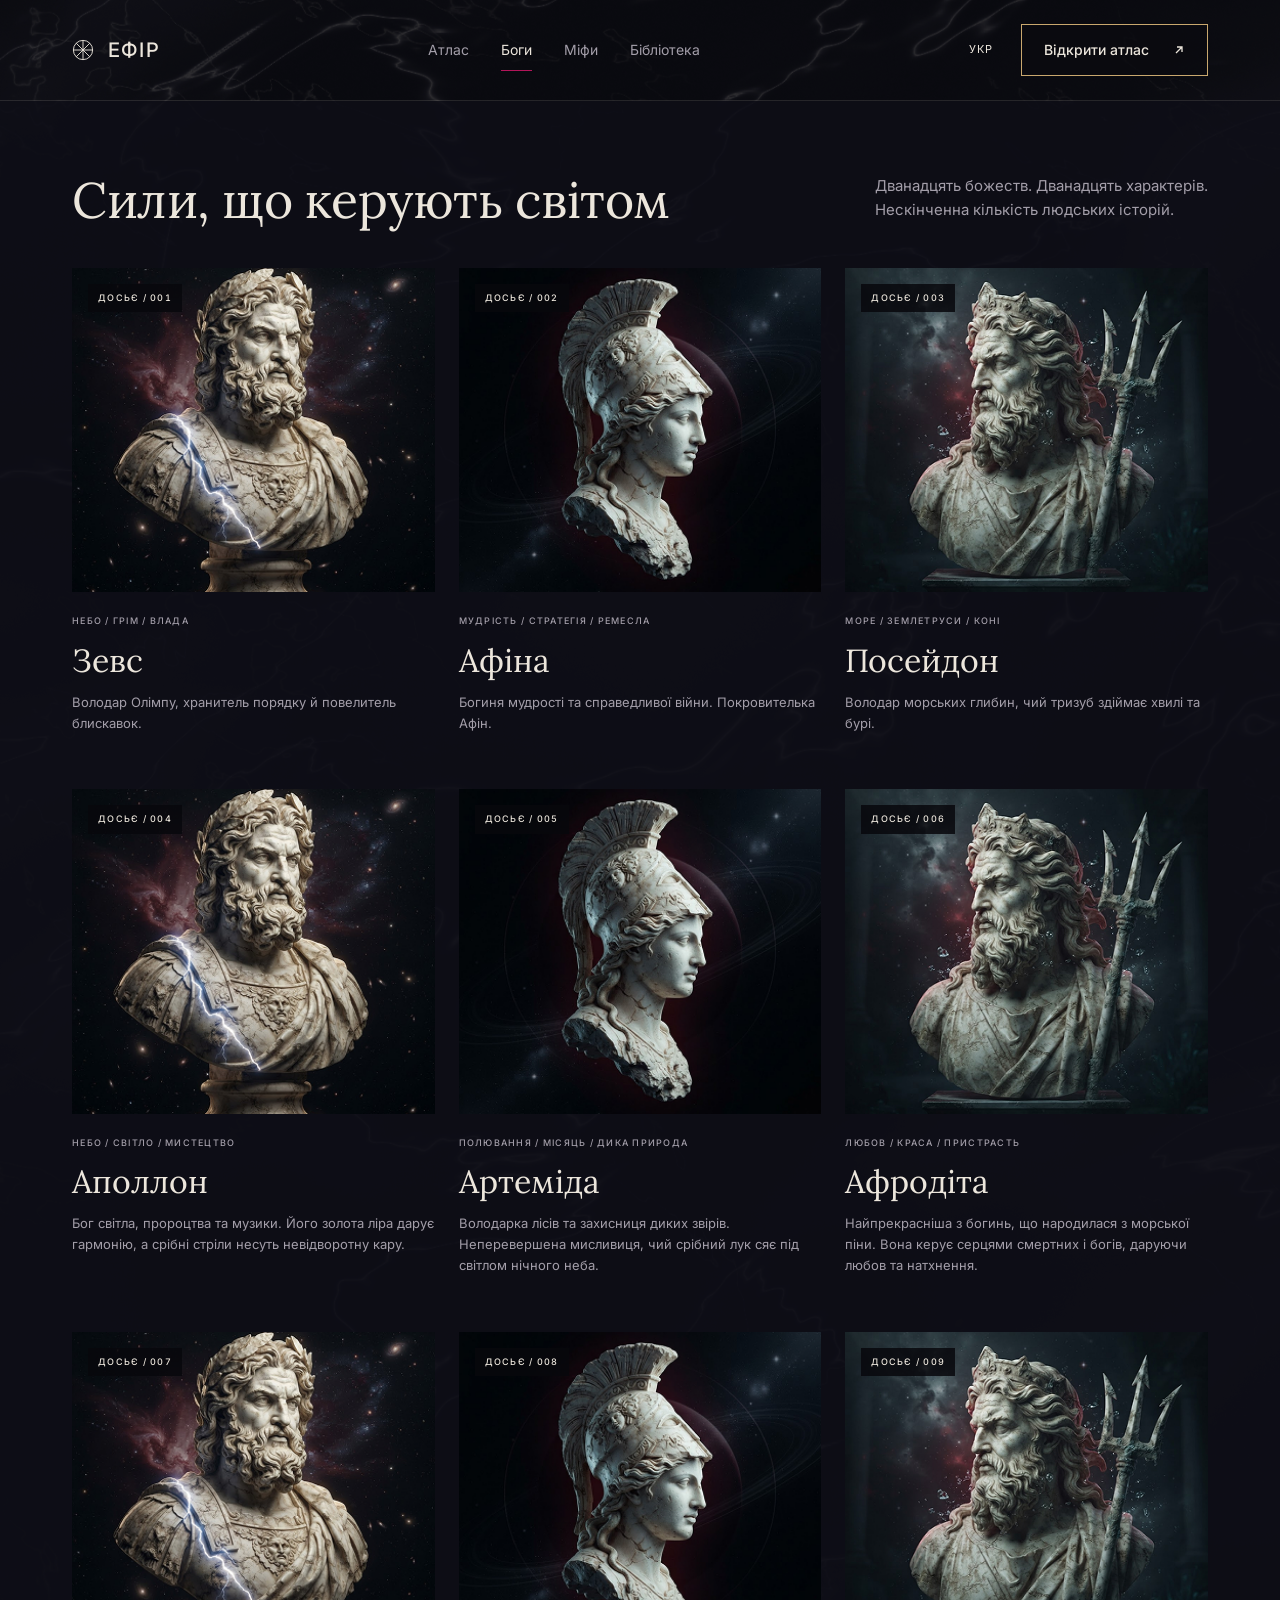
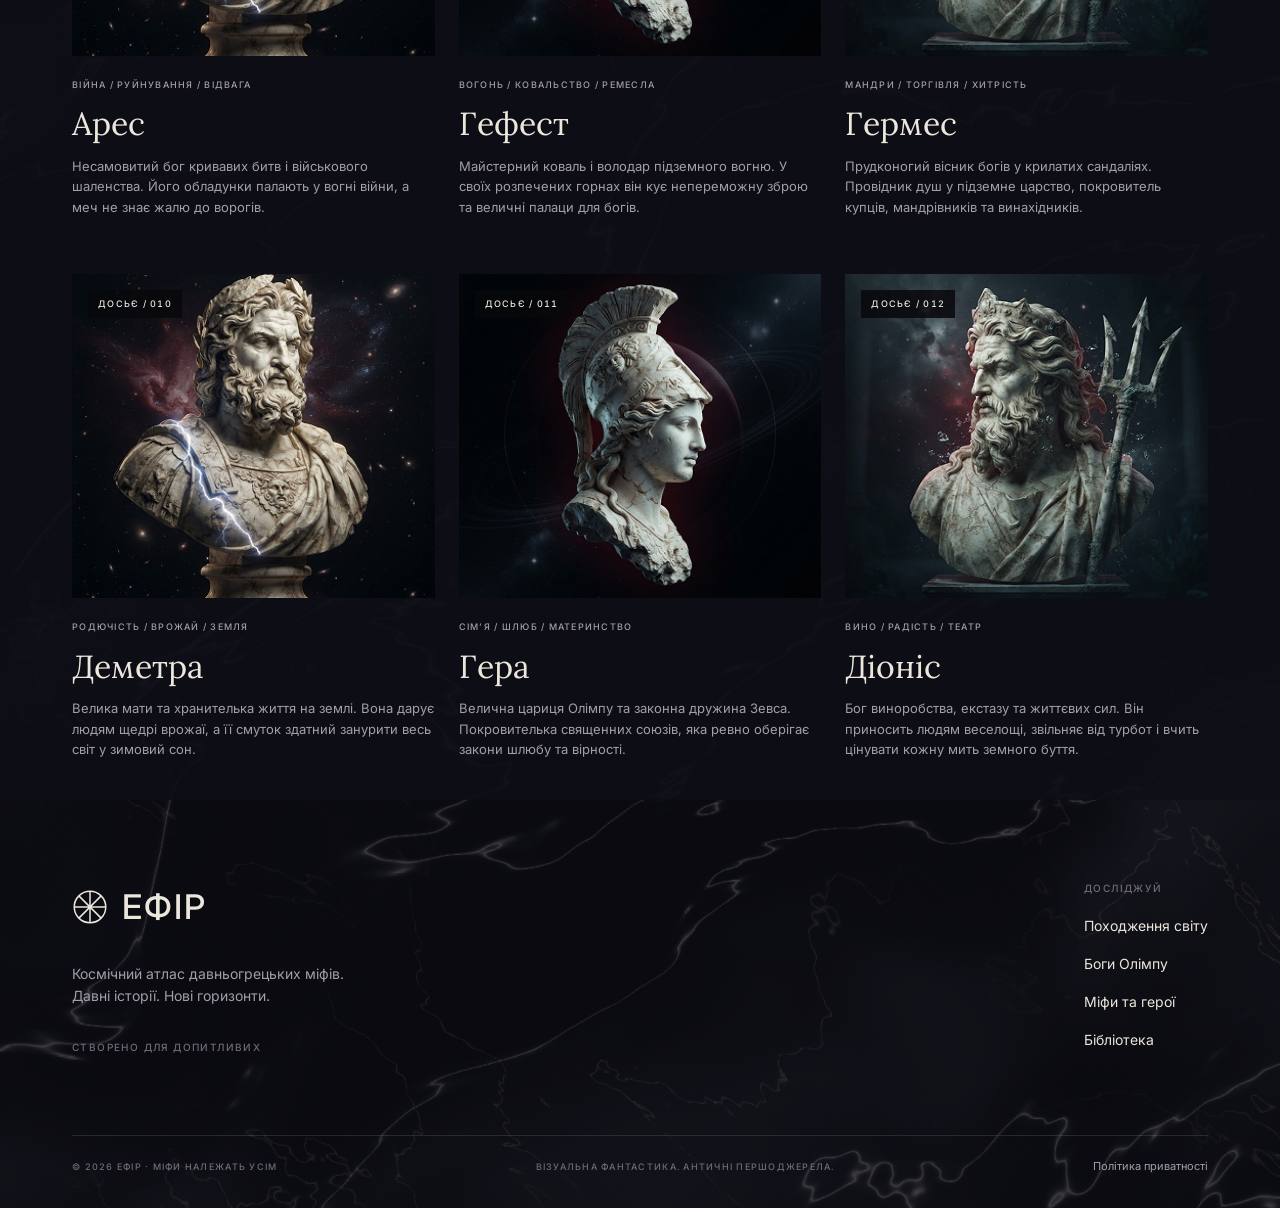
==== gods.html @ 01ddf9af "initial" ====
<!DOCTYPE html>
<html lang="uk">
<head>
  <meta charset="UTF-8">
  <meta name="viewport" content="width=device-width, initial-scale=1.0">
  <title>Боги Олімпу — ЕФІР</title>
  <meta name="description" content="Дванадцять божеств. Дванадцять характерів. Нескінченна кількість людських історій.">
  <link rel="preconnect" href="https://fonts.googleapis.com">
  <link rel="preconnect" href="https://fonts.gstatic.com" crossorigin>
  <link href="https://fonts.googleapis.com/css2?family=Inter:wght@400;500;600&family=Lora:wght@400;500&display=swap" rel="stylesheet">
  <link rel="stylesheet" href="css/style.css">
</head>
<body class="page-gods">

  <!-- HEADER -->
  <header class="header">
    <div class="container header__inner">
      <a href="index.html" class="logo" aria-label="Ефір — на головну">
        <svg class="logo__icon" viewBox="0 0 24 24" aria-hidden="true">
          <circle cx="12" cy="12" r="10.5" />
          <path d="M12 1.5v21M1.5 12h21M4.6 4.6l14.8 14.8M19.4 4.6L4.6 19.4" />
        </svg>
        <span class="logo__text">ЕФІР</span>
      </a>

      <nav class="nav" id="nav" aria-label="Основна навігація">
        <ul class="nav__list">
          <li><a href="index.html" class="nav__link">Атлас</a></li>
          <li><a href="gods.html" class="nav__link is-active" aria-current="page">Боги</a></li>
          <li><a href="myths.html" class="nav__link">Міфи</a></li>
          <li><a href="library.html" class="nav__link">Бібліотека</a></li>
        </ul>
      </nav>

      <div class="header__actions">
        <button class="lang" type="button">УКР</button>
        <a href="#" class="btn btn--outline header__cta">
          Відкрити атлас
          <svg class="btn__arrow" viewBox="0 0 12 12" aria-hidden="true"><path d="M3 9l6-6M4 3h5v5" /></svg>
        </a>
        <button class="burger" type="button" aria-label="Меню" aria-expanded="false" aria-controls="nav">
          <span></span><span></span><span></span>
        </button>
      </div>
    </div>
  </header>

  <main>
    <section class="gods">
      <div class="container">
        <div class="gods__head">
          <h1 class="gods__title">Сили, що керують світом</h1>
          <p class="gods__lead">Дванадцять божеств. Дванадцять характерів.<br>Нескінченна кількість людських історій.</p>
        </div>

        <ul class="gods__grid">
          <li class="god">
            <a href="#" class="god__link">
              <div class="god__media">
                <img src="assets/god-zeus.png" alt="Мармуровий бюст: Зевс" width="416" height="372" loading="eager">
                <span class="god__badge mono">Досьє / 001</span>
              </div>
              <p class="god__tags mono">Небо / Грім / Влада</p>
              <h2 class="god__name">Зевс</h2>
              <p class="god__text">Володар Олімпу, хранитель порядку й повелитель блискавок.</p>
            </a>
          </li>
          <li class="god">
            <a href="#" class="god__link">
              <div class="god__media">
                <img src="assets/god-athena.png" alt="Мармуровий бюст: Афіна" width="416" height="372" loading="eager">
                <span class="god__badge mono">Досьє / 002</span>
              </div>
              <p class="god__tags mono">Мудрість / Стратегія / Ремесла</p>
              <h2 class="god__name">Афіна</h2>
              <p class="god__text">Богиня мудрості та справедливої війни. Покровителька Афін.</p>
            </a>
          </li>
          <li class="god">
            <a href="#" class="god__link">
              <div class="god__media">
                <img src="assets/god-poseidon.png" alt="Мармуровий бюст: Посейдон" width="416" height="372" loading="eager">
                <span class="god__badge mono">Досьє / 003</span>
              </div>
              <p class="god__tags mono">Море / Землетруси / Коні</p>
              <h2 class="god__name">Посейдон</h2>
              <p class="god__text">Володар морських глибин, чий тризуб здіймає хвилі та бурі.</p>
            </a>
          </li>
          <li class="god">
            <a href="#" class="god__link">
              <div class="god__media">
                <img src="assets/god-zeus.png" alt="Мармуровий бюст: Аполлон" width="416" height="372" loading="lazy">
                <span class="god__badge mono">Досьє / 004</span>
              </div>
              <p class="god__tags mono">Небо / Світло / Мистецтво</p>
              <h2 class="god__name">Аполлон</h2>
              <p class="god__text">Бог світла, пророцтва та музики. Його золота ліра дарує гармонію, а срібні стріли несуть невідворотну кару.</p>
            </a>
          </li>
          <li class="god">
            <a href="#" class="god__link">
              <div class="god__media">
                <img src="assets/god-athena.png" alt="Мармуровий бюст: Артеміда" width="416" height="372" loading="lazy">
                <span class="god__badge mono">Досьє / 005</span>
              </div>
              <p class="god__tags mono">Полювання / Місяць / Дика природа</p>
              <h2 class="god__name">Артеміда</h2>
              <p class="god__text">Володарка лісів та захисниця диких звірів. Неперевершена мисливиця, чий срібний лук сяє під світлом нічного неба.</p>
            </a>
          </li>
          <li class="god">
            <a href="#" class="god__link">
              <div class="god__media">
                <img src="assets/god-poseidon.png" alt="Мармуровий бюст: Афродіта" width="416" height="372" loading="lazy">
                <span class="god__badge mono">Досьє / 006</span>
              </div>
              <p class="god__tags mono">Любов / Краса / Пристрасть</p>
              <h2 class="god__name">Афродіта</h2>
              <p class="god__text">Найпрекрасніша з богинь, що народилася з морської піни. Вона керує серцями смертних і богів, даруючи любов та натхнення.</p>
            </a>
          </li>
          <li class="god">
            <a href="#" class="god__link">
              <div class="god__media">
                <img src="assets/god-zeus.png" alt="Мармуровий бюст: Арес" width="416" height="372" loading="lazy">
                <span class="god__badge mono">Досьє / 007</span>
              </div>
              <p class="god__tags mono">Війна / Руйнування / Відвага</p>
              <h2 class="god__name">Арес</h2>
              <p class="god__text">Несамовитий бог кривавих битв і військового шаленства. Його обладунки палають у вогні війни, а меч не знає жалю до ворогів.</p>
            </a>
          </li>
          <li class="god">
            <a href="#" class="god__link">
              <div class="god__media">
                <img src="assets/god-athena.png" alt="Мармуровий бюст: Гефест" width="416" height="372" loading="lazy">
                <span class="god__badge mono">Досьє / 008</span>
              </div>
              <p class="god__tags mono">Вогонь / Ковальство / Ремесла</p>
              <h2 class="god__name">Гефест</h2>
              <p class="god__text">Майстерний коваль і володар підземного вогню. У своїх розпечених горнах він кує непереможну зброю та величні палаци для богів.</p>
            </a>
          </li>
          <li class="god">
            <a href="#" class="god__link">
              <div class="god__media">
                <img src="assets/god-poseidon.png" alt="Мармуровий бюст: Гермес" width="416" height="372" loading="lazy">
                <span class="god__badge mono">Досьє / 009</span>
              </div>
              <p class="god__tags mono">Мандри / Торгівля / Хитрість</p>
              <h2 class="god__name">Гермес</h2>
              <p class="god__text">Прудконогий вісник богів у крилатих сандаліях. Провідник душ у підземне царство, покровитель купців, мандрівників та винахідників.</p>
            </a>
          </li>
          <li class="god">
            <a href="#" class="god__link">
              <div class="god__media">
                <img src="assets/god-zeus.png" alt="Мармуровий бюст: Деметра" width="416" height="372" loading="lazy">
                <span class="god__badge mono">Досьє / 010</span>
              </div>
              <p class="god__tags mono">Родючість / Врожай / Земля</p>
              <h2 class="god__name">Деметра</h2>
              <p class="god__text">Велика мати та хранителька життя на землі. Вона дарує людям щедрі врожаї, а її смуток здатний занурити весь світ у зимовий сон.</p>
            </a>
          </li>
          <li class="god">
            <a href="#" class="god__link">
              <div class="god__media">
                <img src="assets/god-athena.png" alt="Мармуровий бюст: Гера" width="416" height="372" loading="lazy">
                <span class="god__badge mono">Досьє / 011</span>
              </div>
              <p class="god__tags mono">Сім’я / Шлюб / Материнство</p>
              <h2 class="god__name">Гера</h2>
              <p class="god__text">Велична цариця Олімпу та законна дружина Зевса. Покровителька священних союзів, яка ревно оберігає закони шлюбу та вірності.</p>
            </a>
          </li>
          <li class="god">
            <a href="#" class="god__link">
              <div class="god__media">
                <img src="assets/god-poseidon.png" alt="Мармуровий бюст: Діоніс" width="416" height="372" loading="lazy">
                <span class="god__badge mono">Досьє / 012</span>
              </div>
              <p class="god__tags mono">Вино / Радість / Театр</p>
              <h2 class="god__name">Діоніс</h2>
              <p class="god__text">Бог виноробства, екстазу та життєвих сил. Він приносить людям веселощі, звільняє від турбот і вчить цінувати кожну мить земного буття.</p>
            </a>
          </li>
        </ul>
      </div>
    </section>
  </main>

  <!-- FOOTER -->
  <footer class="footer">
    <div class="container">
      <div class="footer__top">
        <div class="footer__brand">
          <a href="index.html" class="logo logo--lg" aria-label="Ефір — на головну">
            <svg class="logo__icon" viewBox="0 0 24 24" aria-hidden="true">
              <circle cx="12" cy="12" r="10.5" />
              <path d="M12 1.5v21M1.5 12h21M4.6 4.6l14.8 14.8M19.4 4.6L4.6 19.4" />
            </svg>
            <span class="logo__text">ЕФІР</span>
          </a>
          <p class="footer__text">Космічний атлас давньогрецьких міфів.<br>Давні історії. Нові горизонти.</p>
          <p class="mono footer__muted">Створено для допитливих</p>
        </div>

        <nav class="footer__nav" aria-label="Навігація у футері">
          <p class="mono footer__muted">Досліджуй</p>
          <ul>
            <li><a href="#">Походження світу</a></li>
            <li><a href="gods.html">Боги Олімпу</a></li>
            <li><a href="myths.html">Міфи та герої</a></li>
            <li><a href="library.html">Бібліотека</a></li>
          </ul>
        </nav>
      </div>

      <div class="footer__bottom">
        <p class="mono">© 2026 Ефір · Міфи належать усім</p>
        <p class="mono footer__motto">Візуальна фантастика. Античні першоджерела.</p>
        <a href="#" class="footer__policy">Політика приватності</a>
      </div>
    </div>
  </footer>

  <script src="js/main.js"></script>
</body>
</html>
---- css/style.css ----
/* ===== Tokens ===== */
:root {
  --bg: #0a0a10;
  --bg-card: rgba(18, 17, 26, 0.82);
  --wine: #1f0f1a;
  --text: #ece6dc;
  --muted: #a39ea9;
  --dim: #6f6b78;
  --line: rgba(236, 230, 220, 0.12);
  --accent: #b3155a;
  --accent-2: #7d0e3d;
  --gold: #c9a86e;

  --serif: 'Lora', Georgia, 'Times New Roman', serif;
  --sans: 'Inter', system-ui, -apple-system, 'Segoe UI', Arial, sans-serif;

  --container: 1296px;
  --gutter: 72px;
}

/* ===== Base ===== */
*, *::before, *::after { box-sizing: border-box; }

html { scroll-behavior: smooth; }

body {
  margin: 0;
  font-family: var(--sans);
  font-size: 15px;
  line-height: 1.6;
  color: var(--text);
  background: var(--bg) url('../assets/marble.jpg') center top / 100% auto repeat-y;
  -webkit-font-smoothing: antialiased;
}

body.no-scroll { overflow: hidden; }

h1, h2, h3, p, ul, ol, figure { margin: 0; padding: 0; }
ul, ol { list-style: none; }
a { color: inherit; text-decoration: none; }
img { display: block; max-width: 100%; height: auto; }
button, input { font: inherit; color: inherit; }

.container {
  width: 100%;
  max-width: calc(var(--container) + var(--gutter) * 2);
  margin-inline: auto;
  padding-inline: var(--gutter);
}

.mono {
  font-family: var(--sans);
  font-size: 10px;
  font-weight: 500;
  letter-spacing: 0.14em;
  text-transform: uppercase;
  color: var(--muted);
  font-variant-numeric: tabular-nums;
}

.label { margin-bottom: 20px; display: flex; align-items: center; gap: 10px; }

.dot {
  width: 6px; height: 6px; border-radius: 50%;
  background: var(--accent);
  box-shadow: 0 0 10px var(--accent);
  flex: none;
}

.section-title {
  font-family: var(--serif);
  font-weight: 400;
  font-size: clamp(34px, 4.2vw, 56px);
  line-height: 1.1;
  letter-spacing: -0.01em;
}

/* ===== Buttons ===== */
.btn {
  display: inline-flex;
  align-items: center;
  justify-content: center;
  gap: 24px;
  height: 52px;
  padding-inline: 22px;
  font-size: 14px;
  font-weight: 500;
  border: 1px solid transparent;
  cursor: pointer;
  transition: filter .2s, background-color .2s, border-color .2s;
}
.btn__arrow { width: 12px; height: 12px; fill: none; stroke: currentColor; stroke-width: 1.3; }

.btn--primary {
  background: linear-gradient(180deg, var(--accent) 0%, var(--accent-2) 100%);
  border-color: var(--gold);
  box-shadow: 0 0 24px rgba(179, 21, 90, 0.25);
}
.btn--primary:hover { filter: brightness(1.15); }

.btn--outline {
  background: rgba(10, 10, 16, 0.6);
  border-color: var(--gold);
}
.btn--outline:hover { background: rgba(201, 168, 110, 0.12); }

:focus-visible { outline: 1px solid var(--gold); outline-offset: 3px; }

/* ===== Header ===== */
.header {
  position: relative;
  z-index: 20;
  border-bottom: 1px solid var(--line);
  background: rgba(10, 10, 16, 0.55);
}
.header__inner {
  display: flex;
  align-items: center;
  justify-content: space-between;
  height: 100px;
}

.logo { display: inline-flex; align-items: center; gap: 14px; }
.logo__icon { width: 22px; height: 22px; fill: none; stroke: var(--text); stroke-width: 1; }
.logo__text { font-size: 20px; font-weight: 500; letter-spacing: 0.06em; }
.logo--lg .logo__icon { width: 36px; height: 36px; }
.logo--lg .logo__text { font-size: 34px; }

.nav__list { display: flex; gap: 32px; }
.nav__link {
  position: relative;
  display: block;
  padding-block: 8px;
  font-size: 14px;
  color: var(--muted);
  transition: color .2s;
}
.nav__link:hover, .nav__link.is-active { color: var(--text); }
.nav__link.is-active::after {
  content: '';
  position: absolute; left: 0; right: 0; bottom: -2px;
  height: 1px; background: var(--accent);
}

.header__actions { display: flex; align-items: center; gap: 28px; }
.lang {
  background: none; border: 0; padding: 0; cursor: pointer;
  font-size: 11px; letter-spacing: 0.1em;
}

.burger {
  display: none;
  width: 32px; height: 32px;
  padding: 0;
  background: none; border: 0; cursor: pointer;
  flex-direction: column; justify-content: center; gap: 6px;
}
.burger span { display: block; height: 1.5px; background: var(--text); transition: transform .25s, opacity .25s; }

/* ===== Hero ===== */
.hero__inner {
  display: grid;
  grid-template-columns: 1fr 1fr;
  align-items: center;
  min-height: 760px;
}
.hero__content { position: relative; z-index: 2; padding-block: 60px; }

.eyebrow {
  display: flex; align-items: center; gap: 12px;
  margin-bottom: 36px;
  font-size: 10px; font-weight: 500; letter-spacing: 0.14em; text-transform: uppercase;
}

.hero__title {
  max-width: 560px;
  font-family: var(--serif);
  font-weight: 400;
  font-size: clamp(44px, 6.4vw, 92px);
  line-height: 1.02;
  letter-spacing: -0.015em;
}
.hero__text {
  max-width: 440px;
  margin-block: 28px 40px;
  font-size: 16px;
  color: var(--muted);
}

.hero__media {
  position: relative;
  align-self: stretch;
  margin-right: calc(var(--gutter) * -1);
}
.hero__media img {
  width: 100%;
  height: 100%;
  object-fit: cover;
  object-position: left center;
  -webkit-mask-image: linear-gradient(to right, transparent 0, #000 22%), linear-gradient(to top, transparent 0, #000 12%);
  -webkit-mask-composite: source-in;
          mask-image: linear-gradient(to right, transparent 0, #000 22%), linear-gradient(to top, transparent 0, #000 12%);
          mask-composite: intersect;
}
.hero__caption {
  position: absolute;
  right: var(--gutter);
  bottom: 96px;
  display: flex; flex-direction: column; gap: 6px;
}
.hero__caption-title { font-family: var(--serif); font-size: 26px; line-height: 1.2; }
.hero__caption { text-shadow: 0 1px 12px rgba(0, 0, 0, 0.85); }

.hero__volume {
  padding-block: 22px;
  border-top: 1px solid var(--line);
  margin-top: -1px;
  position: relative;
  z-index: 2;
}

/* ===== Intro ===== */
.intro { padding-block: 120px; border-bottom: 1px solid var(--line); }
.intro__inner {
  display: grid;
  grid-template-columns: 330px 1fr;
  gap: 0;
}
.intro__note { color: var(--muted); font-size: 14px; }
.intro__title {
  font-family: var(--serif);
  font-weight: 400;
  font-size: clamp(24px, 2.5vw, 34px);
  line-height: 1.3;
}
.stats {
  display: grid;
  grid-template-columns: repeat(3, 1fr);
  gap: 32px;
  margin-top: 44px;
}
.stats__item { display: flex; align-items: center; gap: 22px; }
.stats__num { font-family: var(--serif); font-size: 40px; line-height: 1; }

/* ===== Chaos ===== */
.chaos { padding-block: 120px 90px; }
.chaos__inner {
  display: grid;
  grid-template-columns: minmax(0, 430px) minmax(0, 795px);
  justify-content: space-between;
  align-items: center;
  gap: 48px;
}
.chaos__text { margin-top: 28px; max-width: 430px; color: var(--muted); font-size: 15px; }

.scheme {
  position: relative;
  aspect-ratio: 640 / 400;
  background: var(--bg-card);
  border: 1px solid var(--line);
}
.scheme__svg { position: absolute; inset: 0; width: 100%; height: 100%; }
.scheme__grid { stroke: rgba(236, 230, 220, 0.1); fill: none; stroke-width: 1; }
.scheme__links { stroke: rgba(236, 230, 220, 0.45); stroke-width: 1; }
.scheme__stars { fill: rgba(236, 230, 220, 0.6); }
.scheme__core { fill: #3a0d22; stroke: var(--accent); stroke-width: 1; }
.scheme__nodes { fill: var(--text); }

.scheme__node {
  position: absolute;
  left: var(--x); top: var(--y);
  transform: translateX(-50%);
  display: flex; flex-direction: column; align-items: center; gap: 4px;
  font-family: var(--serif);
  font-size: clamp(13px, 1.6vw, 22px);
  line-height: 1.2;
  white-space: nowrap;
}
.scheme__node small { font-size: clamp(6px, 0.6vw, 8px); }
.scheme__node--core { left: 50%; top: 50%; transform: translate(-50%, -50%); }

.scheme__label { position: absolute; left: 3%; font-size: clamp(6px, 0.6vw, 8px); }
.scheme__label--top { top: 4.5%; }
.scheme__label--bottom { bottom: 4.5%; }

/* ===== Timeline ===== */
.timeline { padding-block: 90px 100px; }
.timeline__head {
  display: flex;
  justify-content: space-between;
  align-items: flex-end;
  gap: 32px;
  margin-bottom: 40px;
}
.timeline__lead { color: var(--muted); font-size: 15px; padding-bottom: 10px; }

.timeline__list {
  display: grid;
  grid-template-columns: repeat(5, 1fr);
  gap: 24px;
}
.era__num {
  display: block;
  font-family: var(--serif);
  font-size: 32px;
  line-height: 1;
  padding-bottom: 28px;
  position: relative;
}
.era__num::before,
.era__num::after { content: ''; position: absolute; bottom: 0; }
.era__num::before { left: 0; right: 0; height: 1px; background: var(--line); transform: translateY(-3px); }
.era__num::after {
  left: 0; width: 7px; height: 7px; border-radius: 50%;
  background: var(--accent); box-shadow: 0 0 8px var(--accent);
}
.era__title { margin-block: 28px 14px; font-family: var(--serif); font-weight: 400; font-size: 22px; line-height: 1.2; }
.era__text { font-size: 13px; color: var(--muted); max-width: 240px; }
.era__tag { margin-top: 18px; font-size: 9px; }

/* ===== Subscribe ===== */
.subscribe {
  background: var(--wine);
  border-top: 1px solid var(--line);
  padding-block: 90px;
}
.subscribe__inner {
  display: grid;
  grid-template-columns: 1fr 1fr;
  gap: 48px;
  align-items: start;
}
.subscribe__text { margin-top: 28px; max-width: 430px; color: var(--muted); font-size: 15px; }

.form { padding-top: 32px; }
.form__label { display: block; margin-bottom: 14px; font-size: 13px; font-weight: 500; }
.form__row { display: flex; }
.form__input {
  flex: 1;
  min-width: 0;
  height: 52px;
  padding-inline: 18px;
  background: rgba(10, 10, 16, 0.75);
  border: 1px solid var(--line);
  border-right: 0;
  font-size: 14px;
}
.form__input::placeholder { color: var(--dim); }
.form__input:focus { outline: none; border-color: var(--gold); }
.form__btn { flex: none; }

.checkbox {
  display: flex; gap: 12px;
  margin-top: 18px;
  font-size: 11px; color: var(--muted); line-height: 1.5;
  cursor: pointer;
}
.checkbox input { position: absolute; opacity: 0; pointer-events: none; }
.checkbox__box {
  flex: none;
  width: 12px; height: 12px;
  margin-top: 2px;
  border: 1px solid var(--muted);
  position: relative;
}
.checkbox input:checked + .checkbox__box { background: var(--accent); border-color: var(--accent); }
.checkbox input:checked + .checkbox__box::after {
  content: ''; position: absolute; left: 3px; top: 0;
  width: 3px; height: 7px;
  border: solid var(--text); border-width: 0 1.5px 1.5px 0;
  transform: rotate(45deg);
}
.checkbox input:focus-visible + .checkbox__box { outline: 1px solid var(--gold); outline-offset: 2px; }

/* ===== Footer ===== */
.footer { padding-top: 80px; background: rgba(10, 10, 16, 0.35); }
.footer__top {
  display: flex;
  justify-content: space-between;
  gap: 48px;
  padding-bottom: 80px;
}
.footer__text { margin-block: 28px 32px; color: var(--muted); font-size: 14px; }
.footer__muted { color: var(--dim); }
.footer__nav ul { display: grid; gap: 14px; margin-top: 18px; }
.footer__nav a { font-size: 14px; transition: color .2s; }
.footer__nav a:hover { color: var(--gold); }

.footer__bottom {
  display: flex;
  justify-content: space-between;
  align-items: center;
  gap: 24px;
  padding-block: 22px 32px;
  border-top: 1px solid var(--line);
}
.footer__bottom .mono { color: var(--dim); font-size: 9px; }
.footer__policy { font-size: 11px; color: var(--muted); }
.footer__policy:hover { color: var(--text); }

/* ===== Tablet ≤ 1100 ===== */
@media (max-width: 1100px) {
  :root { --gutter: 40px; }

  .header__inner { height: 80px; }
  .header__cta { display: none; }

  .hero__inner { min-height: 520px; grid-template-columns: 1.15fr 1fr; }
  .hero__caption { bottom: 40px; right: var(--gutter); }
  .hero__caption-title { font-size: 22px; }
  .hero__volume { display: none; }

  .intro { padding-block: 80px; }
  .intro__inner { grid-template-columns: 1fr; }
  .intro__aside { display: none; }
  .stats { gap: 20px; }

  .chaos { padding-block: 64px; }
  .chaos__inner { grid-template-columns: 1fr; gap: 40px; }
  .chaos__text { max-width: 640px; }
  .br-desktop { display: none; }

  .timeline { padding-block: 40px 70px; }
  .timeline__lead { display: none; }
  .timeline__list { grid-template-columns: repeat(3, 1fr); row-gap: 24px; }

  .subscribe { padding-block: 64px; }
  .subscribe__inner { grid-template-columns: 1fr; gap: 24px; }
  .form { padding-top: 16px; }
}

/* ===== Mobile ≤ 640 ===== */
@media (max-width: 640px) {
  :root { --gutter: 18px; }

  .header__inner { height: 72px; }
  .lang { display: none; }
  .burger { display: flex; }

  .nav {
    position: fixed;
    inset: 72px 0 0;
    padding: 32px var(--gutter);
    background: rgba(10, 10, 16, 0.97);
    opacity: 0; visibility: hidden;
    transition: opacity .25s, visibility .25s;
  }
  .nav__list { flex-direction: column; gap: 8px; }
  .nav__link { font-family: var(--serif); font-size: 28px; }
  .nav__link.is-active::after { right: auto; width: 40px; }
  .header.is-open .nav { opacity: 1; visibility: visible; }
  .header.is-open .burger span:nth-child(1) { transform: translateY(7.5px) rotate(45deg); }
  .header.is-open .burger span:nth-child(2) { opacity: 0; }
  .header.is-open .burger span:nth-child(3) { transform: translateY(-7.5px) rotate(-45deg); }

  /* Hero: image behind the title */
  .hero__inner { grid-template-columns: 1fr; min-height: 0; }
  .hero__media {
    grid-area: 1 / 1;
    margin-left: 25%;
    align-self: start;
    height: 300px;
  }
  .hero__media img { object-position: 35% 20%; }
  .hero__caption { bottom: 52px; right: var(--gutter); }
  .hero__caption .mono { font-size: 7px; }
  .hero__caption-title { font-size: 18px; }
  .hero__content { grid-area: 1 / 1; padding-block: 12px 32px; }
  .eyebrow { margin-bottom: 64px; }
  .hero__title { font-size: 40px; max-width: 260px; }
  .hero__text { margin-top: 84px; font-size: 15px; }
  .hero__content .btn { width: 100%; max-width: 280px; margin-inline: auto; display: flex; }
  .hero__volume { display: block; padding-block: 18px 0; }

  .intro { padding-block: 32px 40px; text-align: center; }
  .intro__title { font-size: 24px; }
  .stats { grid-template-columns: 1fr; justify-items: center; gap: 18px; margin-top: 32px; }
  .stats__item { width: 190px; }
  .stats__num { font-size: 36px; width: 62px; text-align: left; }
  .stats__label { text-align: left; }

  .chaos { padding-block: 24px 40px; }
  .chaos__inner { gap: 24px; }
  .chaos__text { margin-top: 16px; font-size: 13px; }
  .scheme__label--bottom { display: none; }
  .label { margin-bottom: 14px; }
  .section-title { font-size: 34px; }

  .timeline { padding-block: 40px 56px; }
  .timeline__head { margin-bottom: 28px; }
  .timeline__list { grid-template-columns: 1fr; gap: 28px; }
  .era__num { font-size: 40px; }
  .era__text { font-size: 15px; }
  .era__tag { font-size: 10px; }

  .subscribe { padding-block: 48px; }
  .subscribe__text { font-size: 13px; margin-top: 18px; }
  .form__btn { padding-inline: 16px; gap: 12px; }

  .footer { padding-top: 40px; }
  .footer__brand { display: none; }
  .footer__top { padding-bottom: 40px; }
  .footer__nav a { font-size: 17px; }
  .footer__bottom { flex-wrap: wrap; }
  .footer__motto { display: none; }
}

/* =========================================================
   Page: Боги (gods.html)
   ========================================================= */
.gods { padding-block: 72px 40px; }
.page-gods .gods { background: rgba(14, 14, 22, 0.92); }

.gods__head {
  display: flex;
  justify-content: space-between;
  align-items: flex-end;
  gap: 32px;
  margin-bottom: 40px;
}
.gods__title {
  font-family: var(--serif);
  font-weight: 400;
  font-size: clamp(34px, 3.9vw, 56px);
  line-height: 1.1;
  letter-spacing: -0.01em;
}
.gods__lead { color: var(--muted); font-size: 15px; padding-bottom: 6px; }

.gods__grid {
  display: grid;
  grid-template-columns: repeat(3, 1fr);
  gap: 56px 24px;
}

.god__link { display: block; }
.god__media {
  position: relative;
  aspect-ratio: 416 / 372;
  overflow: hidden;
  background: #07070b;
}
.god__media img {
  width: 100%; height: 100%;
  object-fit: cover;
  transition: transform .6s ease;
}
.god__link:hover .god__media img { transform: scale(1.04); }
.god__badge {
  position: absolute;
  top: 16px; left: 16px;
  padding: 7px 10px;
  background: rgba(8, 8, 12, 0.85);
  color: var(--text);
  font-size: 9px;
}
.god__tags { margin-top: 22px; font-size: 9px; }
.god__name {
  margin-block: 14px 14px;
  font-family: var(--serif);
  font-weight: 400;
  font-size: clamp(30px, 2.5vw, 36px);
  line-height: 1.1;
  transition: color .2s;
}
.god__link:hover .god__name { color: var(--gold); }
.god__text { color: var(--muted); font-size: 13px; line-height: 1.6; }

@media (max-width: 1100px) {
  .page-gods .gods { background: none; }
  .gods { padding-block: 48px 24px; }
  .gods__head { flex-direction: column; align-items: flex-start; gap: 14px; margin-bottom: 28px; }
  .gods__grid { grid-template-columns: repeat(2, 1fr); gap: 40px 24px; }
}

@media (max-width: 640px) {
  .gods { padding-block: 24px 16px; }
  .gods__title { font-size: 36px; max-width: 300px; }
  .gods__lead { font-size: 14px; }
  .gods__grid { grid-template-columns: 1fr; gap: 40px; }
  .god__name { font-size: 40px; margin-block: 16px 12px; }
  .god__text { font-size: 14px; }
}

/* =========================================================
   Page: Міфи (myths.html)
   ========================================================= */
.myths { padding-block: 120px 80px; }
.myths__head { margin-bottom: 44px; }
.myths__title {
  font-family: var(--serif);
  font-weight: 400;
  font-size: clamp(40px, 4.2vw, 60px);
  line-height: 1.1;
  letter-spacing: -0.01em;
}
.myths__lead { display: none; }

.myths__layout {
  display: grid;
  grid-template-columns: minmax(0, 448fr) minmax(0, 702fr);
  gap: 60px;
  align-items: start;
}

.feature {
  position: relative;
  aspect-ratio: 448 / 425;
  background: #06060a;
  overflow: hidden;
}
.feature img { width: 100%; height: auto; }
.feature__caption {
  position: absolute;
  left: 0; right: 0; bottom: 0;
  display: flex; flex-direction: column; gap: 10px;
  padding: 0 26px 28px;
}
.feature__caption .mono { color: var(--text); font-size: 9px; }
.feature__title { font-family: var(--serif); font-size: clamp(22px, 2vw, 28px); line-height: 1.2; }

.myth {
  position: relative;
  display: flex;
  gap: 32px;
  padding: 26px 22px 26px 0;
  border-bottom: 1px solid var(--line);
  transition: background-color .2s;
}
.myth:hover { background: rgba(20, 20, 30, 0.6); }
.myth.is-active {
  padding-left: 22px;
  background: rgba(20, 20, 30, 0.92);
  border-bottom-color: transparent;
  box-shadow: inset 2px 0 0 var(--accent);
}
.myth__num { flex: none; width: 16px; padding-top: 6px; font-size: 9px; color: var(--dim); }
.myth.is-active .myth__num { color: var(--text); }
.myth__body { flex: 1; display: flex; flex-direction: column; }
.myth__title { font-family: var(--serif); font-size: clamp(22px, 2vw, 28px); line-height: 1.25; }
.myth__text { margin-block: 12px 12px; color: var(--muted); font-size: 13px; }
.myth__meta { font-size: 9px; }
.myth__meta i { font-style: normal; margin-inline: 4px; }
.myth__arrow {
  flex: none;
  width: 12px; height: 12px; margin-top: 6px;
  fill: none; stroke: var(--muted); stroke-width: 1.3;
  transition: stroke .2s, transform .2s;
}
.myth:hover .myth__arrow { stroke: var(--gold); transform: translate(2px, -2px); }

.article { padding-block: 80px 80px; background: #10101a; }
.article__title {
  font-family: var(--serif);
  font-weight: 400;
  font-size: clamp(30px, 3.9vw, 56px);
  line-height: 1.15;
  margin-bottom: 44px;
}
.article__body {
  max-width: 1160px;
  font-family: var(--serif);
  font-size: 18px;
  line-height: 1.45;
}
.article__body p + p { margin-top: 1.45em; }

@media (max-width: 1100px) {
  .myths { padding-block: 64px 32px; }
  .myths__head { margin-bottom: 28px; }
  .myths__title { max-width: 560px; }
  .myths__layout { grid-template-columns: 1fr; gap: 0; }
  .feature { aspect-ratio: 390 / 254; }
  .feature__caption { padding: 0 24px 20px; }
  .article { padding-block: 56px; }
  .article__body { font-size: 17px; }
}

@media (max-width: 640px) {
  .myths { padding-block: 40px 24px; }
  .myths__title { font-size: 48px; }
  .myths__lead { display: block; margin-top: 14px; color: var(--muted); font-size: 15px; }
  .myths__head { margin-bottom: 48px; }
  .feature__caption { padding: 0 16px 12px; gap: 6px; }
  .feature__title { font-size: 20px; }
  .myth { gap: 18px; padding: 18px 12px 18px 0; }
  .myth.is-active { padding-left: 12px; }
  .myth__title { font-size: 19px; }
  .myth__text { font-size: 11px; margin-block: 6px 8px; }
  .myth__meta { font-size: 7px; }
  .article { padding-block: 40px 56px; }
  .article__title { font-size: 28px; margin-bottom: 28px; }
  .article__body { font-size: 14px; line-height: 1.35; }
}
@media (min-width: 1101px) {
  .feature img { position: absolute; top: 8%; left: 0; }
}
@media (min-width: 641px) and (max-width: 1100px) {
  .article__title { font-size: 44px; }
}

/* =========================================================
   Page: Бібліотека (library.html)
   ========================================================= */
.library { padding-block: 80px 90px; }
.library__head {
  display: flex;
  justify-content: space-between;
  align-items: flex-start;
  gap: 32px;
  margin-bottom: 40px;
}
.library__title {
  font-family: var(--serif);
  font-weight: 400;
  font-size: clamp(36px, 3.9vw, 56px);
  line-height: 1.12;
  letter-spacing: -0.01em;
}
.library__lead { max-width: 370px; padding-top: 6px; color: var(--muted); font-size: 15px; }

.library__list {
  display: grid;
  grid-template-columns: repeat(3, 1fr);
  gap: 24px;
}
.read { display: flex; flex-direction: column; height: 100%; }
.read__media { display: block; aspect-ratio: 416 / 232; overflow: hidden; background: #07070b; }
.read__media img { width: 100%; height: 100%; object-fit: cover; transition: transform .6s ease; }
.read:hover .read__media img { transform: scale(1.04); }

.read__body {
  flex: 1;
  display: flex; flex-direction: column;
  padding-top: 24px;
  background: linear-gradient(rgba(18, 18, 28, 0.7), rgba(18, 18, 28, 0.25));
}
.read__cat { font-size: 9px; }
.read__title {
  margin-block: 18px 22px;
  font-family: var(--serif);
  font-size: clamp(22px, 2vw, 28px);
  line-height: 1.2;
  transition: color .2s;
}
.read:hover .read__title { color: var(--gold); }
.read__text { margin-bottom: 20px; color: var(--muted); font-size: 13px; }
.read__foot {
  margin-top: auto;
  display: flex; justify-content: space-between; align-items: center;
  padding-block: 14px;
  border-top: 1px solid var(--line);
}
.read__foot .mono { font-size: 9px; }
.read.is-active .read__foot { box-shadow: inset 0 -3px 0 var(--accent); }
.read__arrow { width: 12px; height: 12px; fill: none; stroke: var(--muted); stroke-width: 1.3; transition: stroke .2s, transform .2s; }
.read:hover .read__arrow { stroke: var(--gold); transform: translate(2px, -2px); }

@media (max-width: 1100px) {
  .library { padding-block: 48px 0; }
  .library__head { align-items: flex-start; }
  .library__title { max-width: 300px; }
  .library__list {
    display: flex;
    gap: 24px;
    overflow-x: auto;
    scroll-snap-type: x mandatory;
    margin-right: calc(var(--gutter) * -1);
    padding-right: var(--gutter);
    padding-bottom: 24px;
    scrollbar-width: none;
  }
  .library__list::-webkit-scrollbar { display: none; }
  .library__list > li { flex: 0 0 230px; scroll-snap-align: start; }
  .library__list .read__media { aspect-ratio: 1; }
  .read__text { font-size: 12px; }
}

@media (max-width: 640px) {
  .library { padding-block: 32px 24px; }
  .library__head { flex-direction: column; gap: 10px; margin-bottom: 32px; }
  .library__title { font-size: 40px; }
  .library__lead { padding-top: 0; font-size: 14px; }
  .library__list {
    display: grid;
    grid-template-columns: 1fr;
    gap: 32px;
    overflow: visible;
    margin-right: 0; padding: 0;
  }
  .library__list .read__media { aspect-ratio: 366 / 240; }
  .read__body { background: none; }
  .read__title { font-size: 26px; margin-block: 14px 18px; }
  .read__text { font-size: 13px; }
}
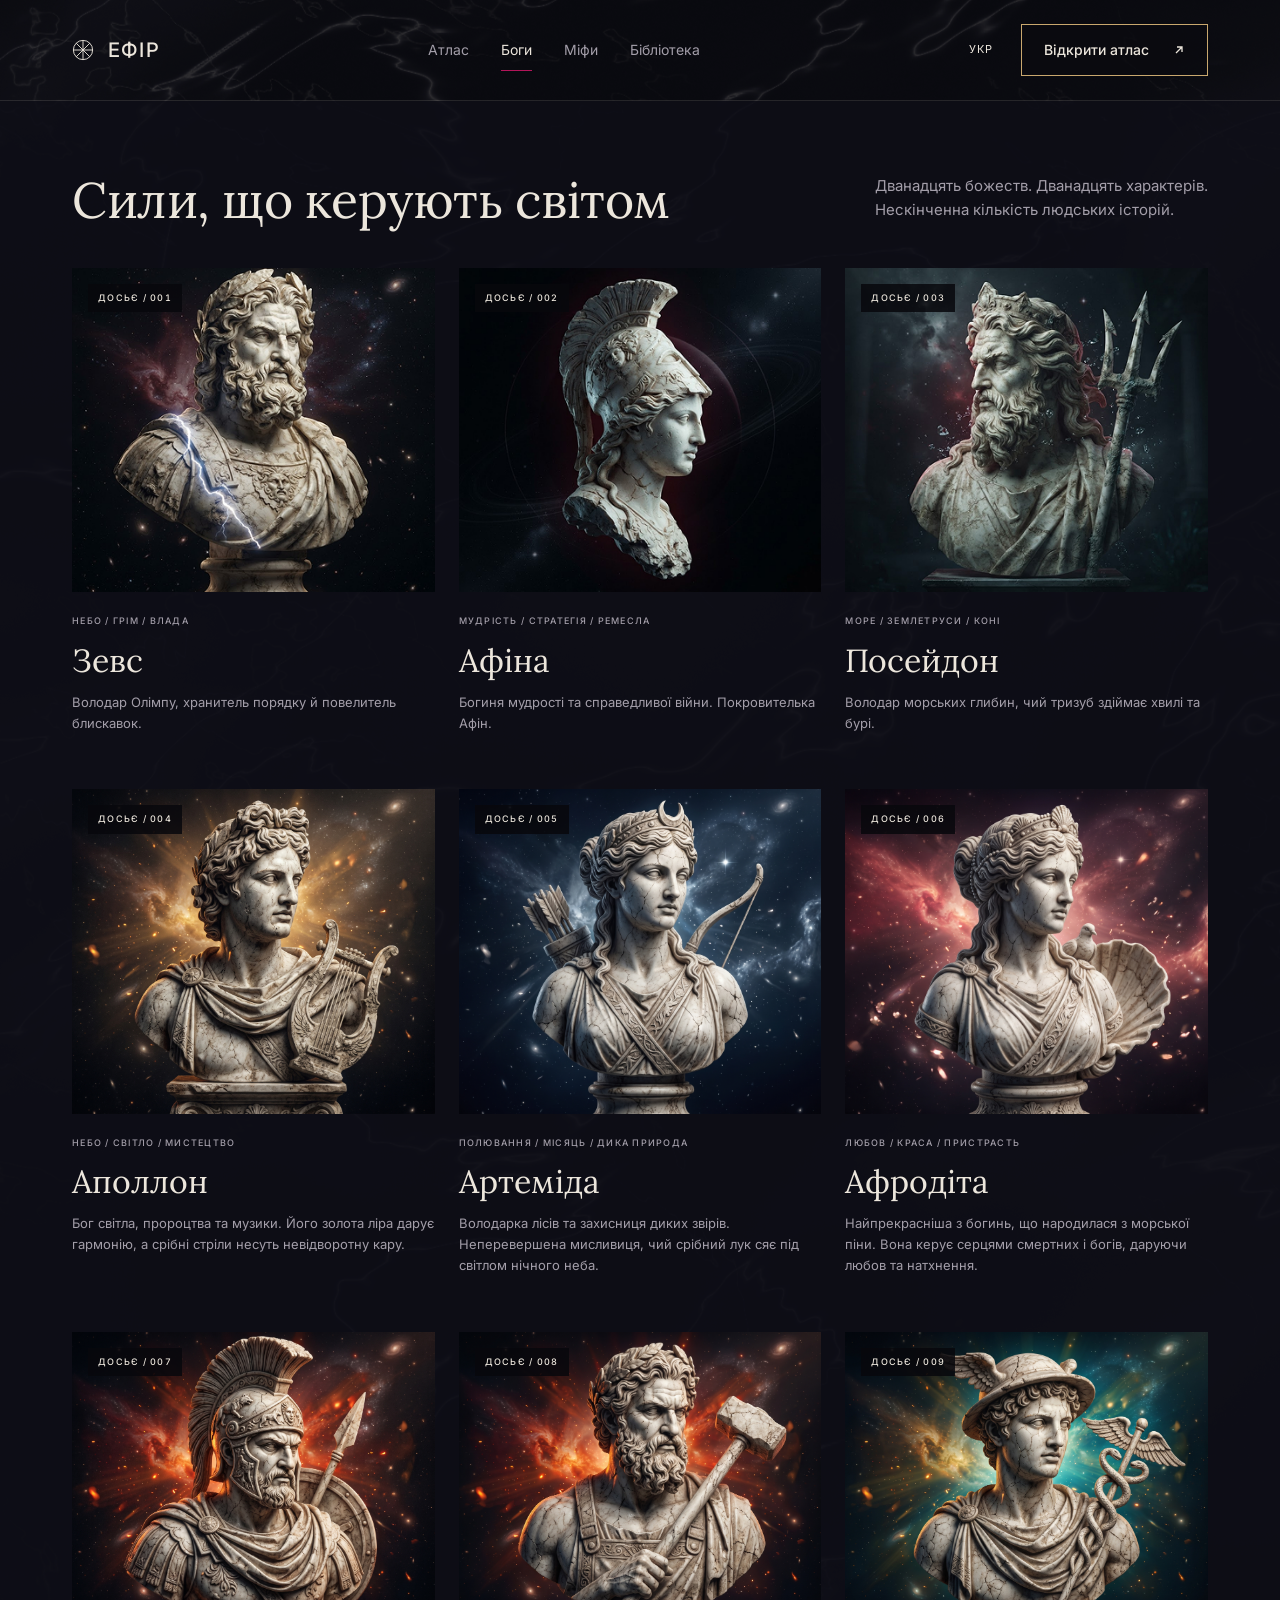
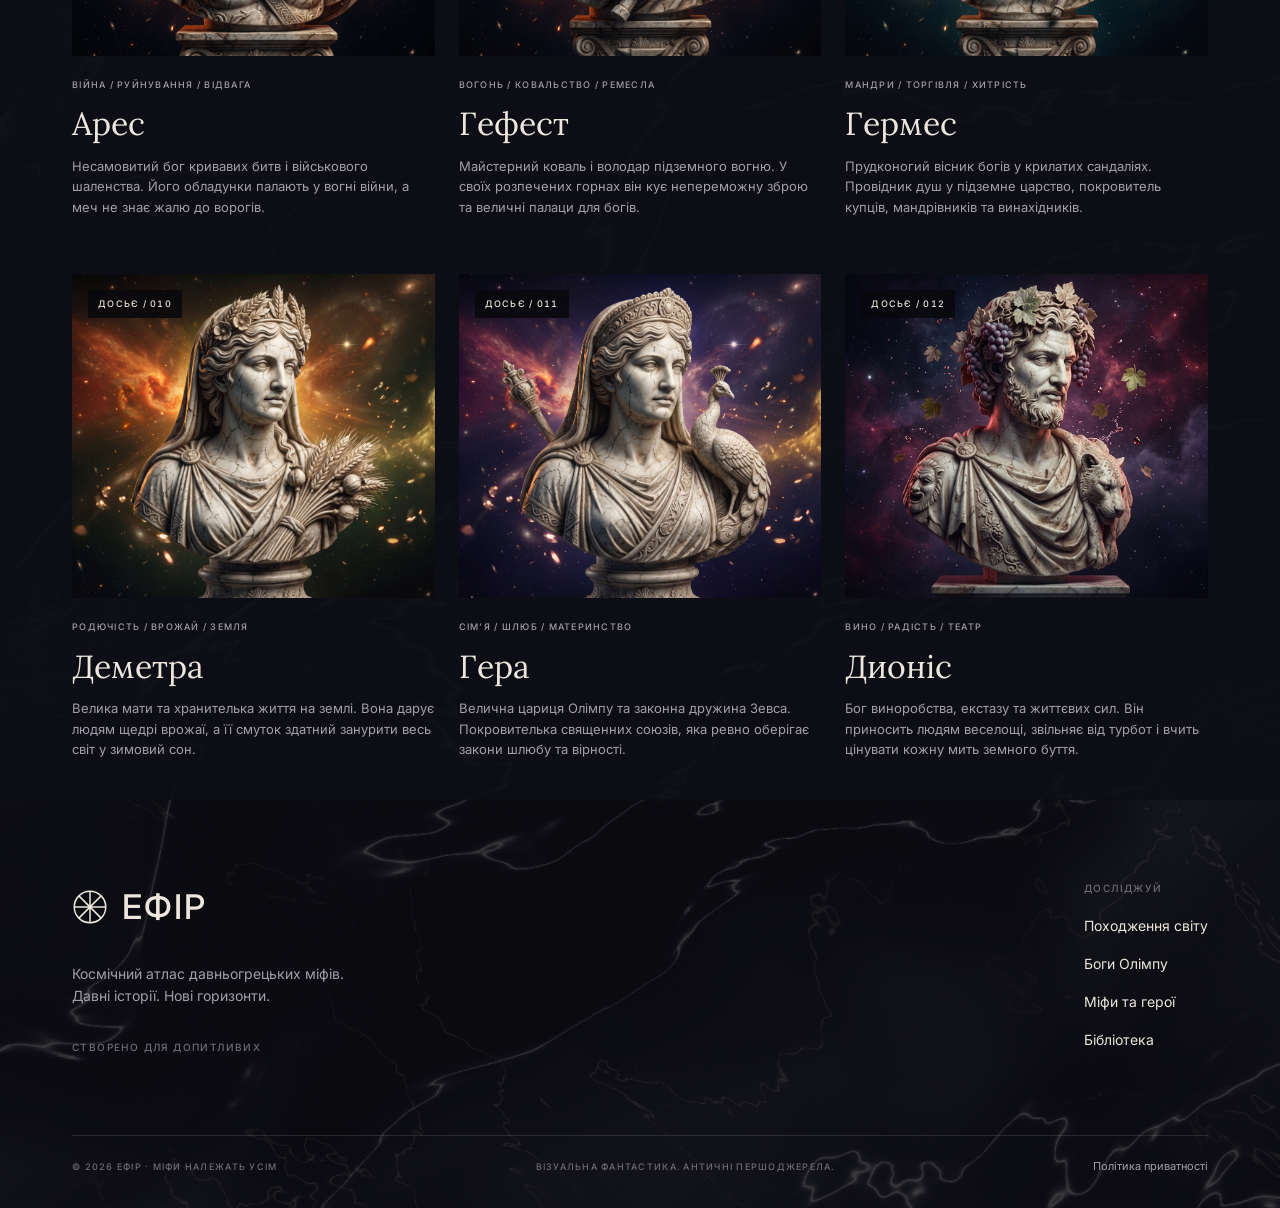
==== commit 4f32e366: "Gods pictures added" ====
--- a/gods.html
+++ b/gods.html
@@ -57,7 +57,7 @@
           <li class="god">
             <a href="#" class="god__link">
               <div class="god__media">
-                <img src="assets/god-zeus.png" alt="Мармуровий бюст: Зевс" width="416" height="372" loading="eager">
+                <img src="assets/Зевс.png" alt="Мармуровий бюст: Зевс" width="416" height="372" loading="eager">
                 <span class="god__badge mono">Досьє / 001</span>
               </div>
               <p class="god__tags mono">Небо / Грім / Влада</p>
@@ -68,7 +68,7 @@
           <li class="god">
             <a href="#" class="god__link">
               <div class="god__media">
-                <img src="assets/god-athena.png" alt="Мармуровий бюст: Афіна" width="416" height="372" loading="eager">
+                <img src="assets/Афіна.png" alt="Мармуровий бюст: Афіна" width="416" height="372" loading="eager">
                 <span class="god__badge mono">Досьє / 002</span>
               </div>
               <p class="god__tags mono">Мудрість / Стратегія / Ремесла</p>
@@ -79,7 +79,7 @@
           <li class="god">
             <a href="#" class="god__link">
               <div class="god__media">
-                <img src="assets/god-poseidon.png" alt="Мармуровий бюст: Посейдон" width="416" height="372" loading="eager">
+                <img src="assets/Посейдон.png" alt="Мармуровий бюст: Посейдон" width="416" height="372" loading="eager">
                 <span class="god__badge mono">Досьє / 003</span>
               </div>
               <p class="god__tags mono">Море / Землетруси / Коні</p>
@@ -90,7 +90,7 @@
           <li class="god">
             <a href="#" class="god__link">
               <div class="god__media">
-                <img src="assets/god-zeus.png" alt="Мармуровий бюст: Аполлон" width="416" height="372" loading="lazy">
+                <img src="assets/Аполлон.jfif" alt="Мармуровий бюст: Аполлон" width="416" height="372" loading="lazy">
                 <span class="god__badge mono">Досьє / 004</span>
               </div>
               <p class="god__tags mono">Небо / Світло / Мистецтво</p>
@@ -101,7 +101,7 @@
           <li class="god">
             <a href="#" class="god__link">
               <div class="god__media">
-                <img src="assets/god-athena.png" alt="Мармуровий бюст: Артеміда" width="416" height="372" loading="lazy">
+                <img src="assets/Артеміда.jfif" alt="Мармуровий бюст: Артеміда" width="416" height="372" loading="lazy">
                 <span class="god__badge mono">Досьє / 005</span>
               </div>
               <p class="god__tags mono">Полювання / Місяць / Дика природа</p>
@@ -112,7 +112,7 @@
           <li class="god">
             <a href="#" class="god__link">
               <div class="god__media">
-                <img src="assets/god-poseidon.png" alt="Мармуровий бюст: Афродіта" width="416" height="372" loading="lazy">
+                <img src="assets/Афродіта.jfif" alt="Мармуровий бюст: Афродіта" width="416" height="372" loading="lazy">
                 <span class="god__badge mono">Досьє / 006</span>
               </div>
               <p class="god__tags mono">Любов / Краса / Пристрасть</p>
@@ -123,7 +123,7 @@
           <li class="god">
             <a href="#" class="god__link">
               <div class="god__media">
-                <img src="assets/god-zeus.png" alt="Мармуровий бюст: Арес" width="416" height="372" loading="lazy">
+                <img src="assets/Арес.jfif" alt="Мармуровий бюст: Арес" width="416" height="372" loading="lazy">
                 <span class="god__badge mono">Досьє / 007</span>
               </div>
               <p class="god__tags mono">Війна / Руйнування / Відвага</p>
@@ -134,7 +134,7 @@
           <li class="god">
             <a href="#" class="god__link">
               <div class="god__media">
-                <img src="assets/god-athena.png" alt="Мармуровий бюст: Гефест" width="416" height="372" loading="lazy">
+                <img src="assets/Гефест.jfif" alt="Мармуровий бюст: Гефест" width="416" height="372" loading="lazy">
                 <span class="god__badge mono">Досьє / 008</span>
               </div>
               <p class="god__tags mono">Вогонь / Ковальство / Ремесла</p>
@@ -145,7 +145,7 @@
           <li class="god">
             <a href="#" class="god__link">
               <div class="god__media">
-                <img src="assets/god-poseidon.png" alt="Мармуровий бюст: Гермес" width="416" height="372" loading="lazy">
+                <img src="assets/Гермес.jfif" alt="Мармуровий бюст: Гермес" width="416" height="372" loading="lazy">
                 <span class="god__badge mono">Досьє / 009</span>
               </div>
               <p class="god__tags mono">Мандри / Торгівля / Хитрість</p>
@@ -156,7 +156,7 @@
           <li class="god">
             <a href="#" class="god__link">
               <div class="god__media">
-                <img src="assets/god-zeus.png" alt="Мармуровий бюст: Деметра" width="416" height="372" loading="lazy">
+                <img src="assets/Деметра.jfif" alt="Мармуровий бюст: Деметра" width="416" height="372" loading="lazy">
                 <span class="god__badge mono">Досьє / 010</span>
               </div>
               <p class="god__tags mono">Родючість / Врожай / Земля</p>
@@ -167,7 +167,7 @@
           <li class="god">
             <a href="#" class="god__link">
               <div class="god__media">
-                <img src="assets/god-athena.png" alt="Мармуровий бюст: Гера" width="416" height="372" loading="lazy">
+                <img src="assets/Гера.jfif" alt="Мармуровий бюст: Гера" width="416" height="372" loading="lazy">
                 <span class="god__badge mono">Досьє / 011</span>
               </div>
               <p class="god__tags mono">Сім’я / Шлюб / Материнство</p>
@@ -178,11 +178,11 @@
           <li class="god">
             <a href="#" class="god__link">
               <div class="god__media">
-                <img src="assets/god-poseidon.png" alt="Мармуровий бюст: Діоніс" width="416" height="372" loading="lazy">
+                <img src="assets/Дионіс.png" alt="Мармуровий бюст: Дионіс" width="416" height="372" loading="lazy">
                 <span class="god__badge mono">Досьє / 012</span>
               </div>
               <p class="god__tags mono">Вино / Радість / Театр</p>
-              <h2 class="god__name">Діоніс</h2>
+              <h2 class="god__name">Дионіс</h2>
               <p class="god__text">Бог виноробства, екстазу та життєвих сил. Він приносить людям веселощі, звільняє від турбот і вчить цінувати кожну мить земного буття.</p>
             </a>
           </li>
